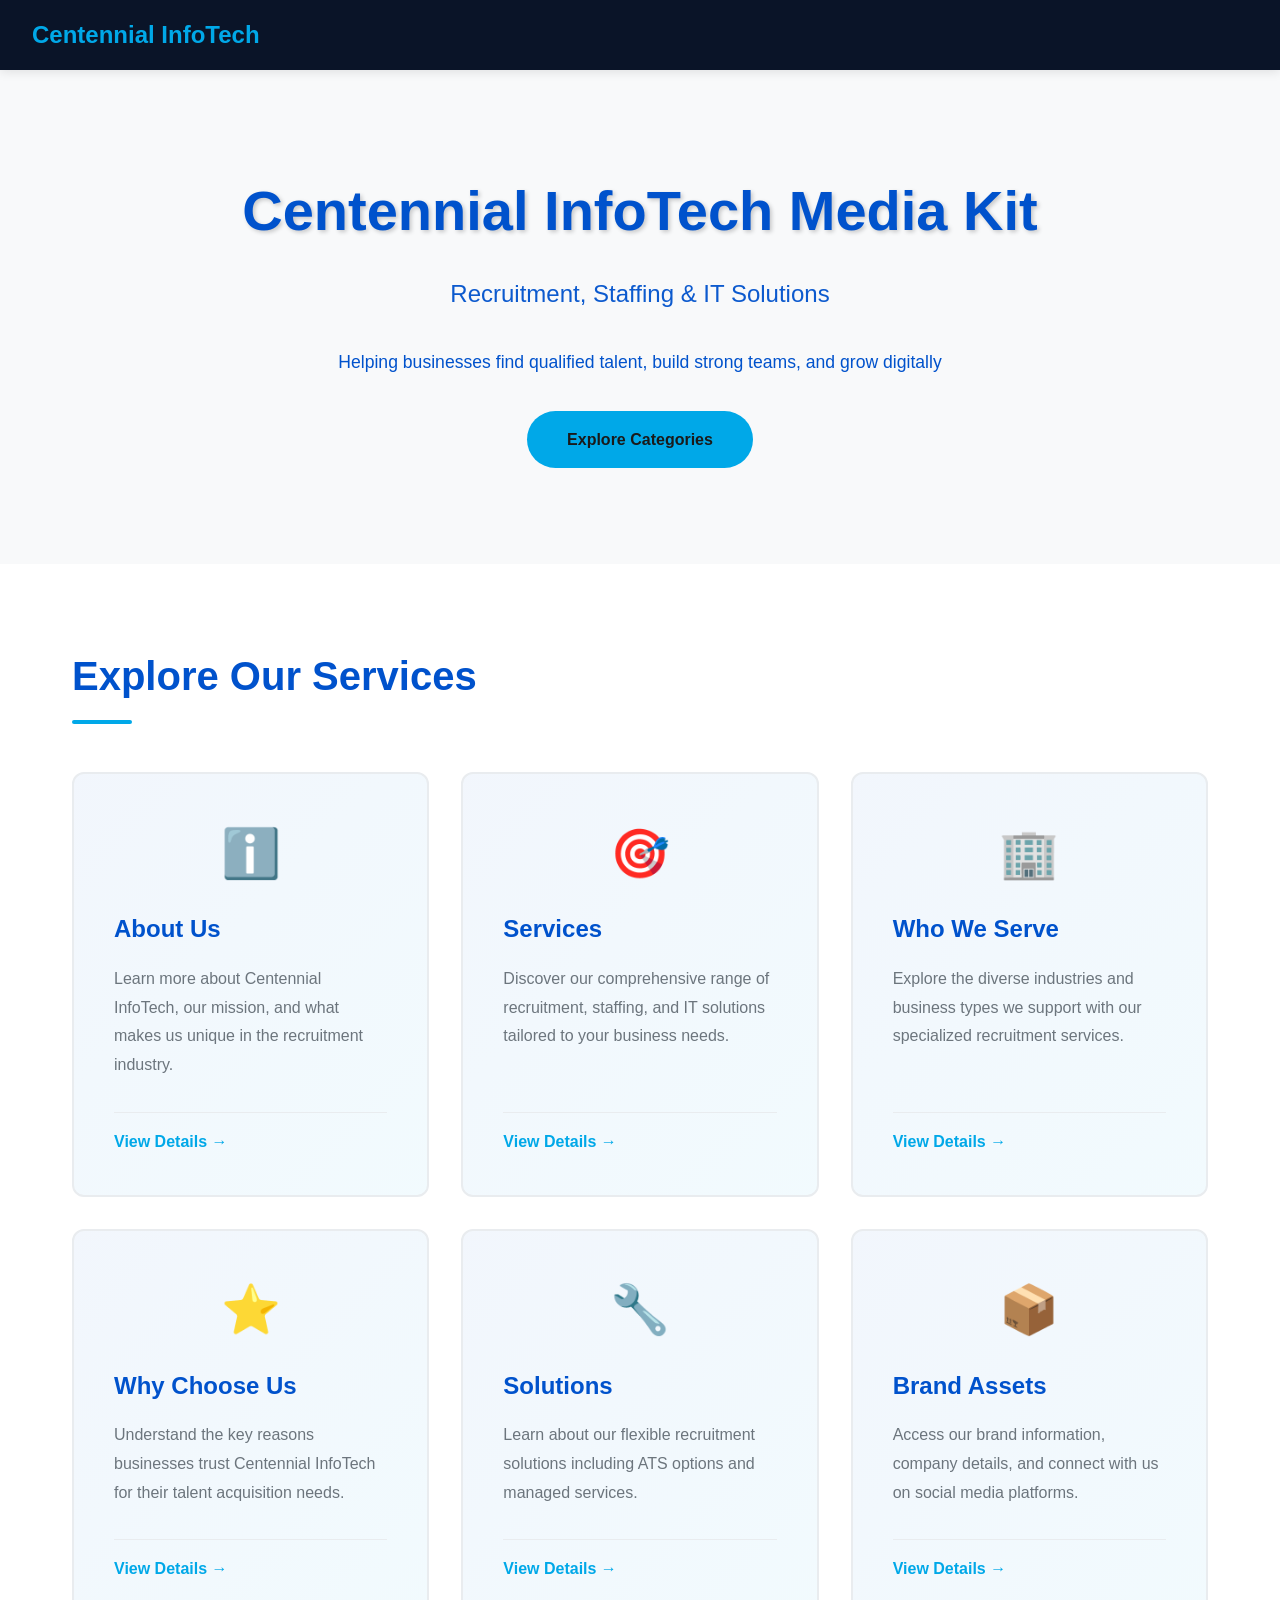
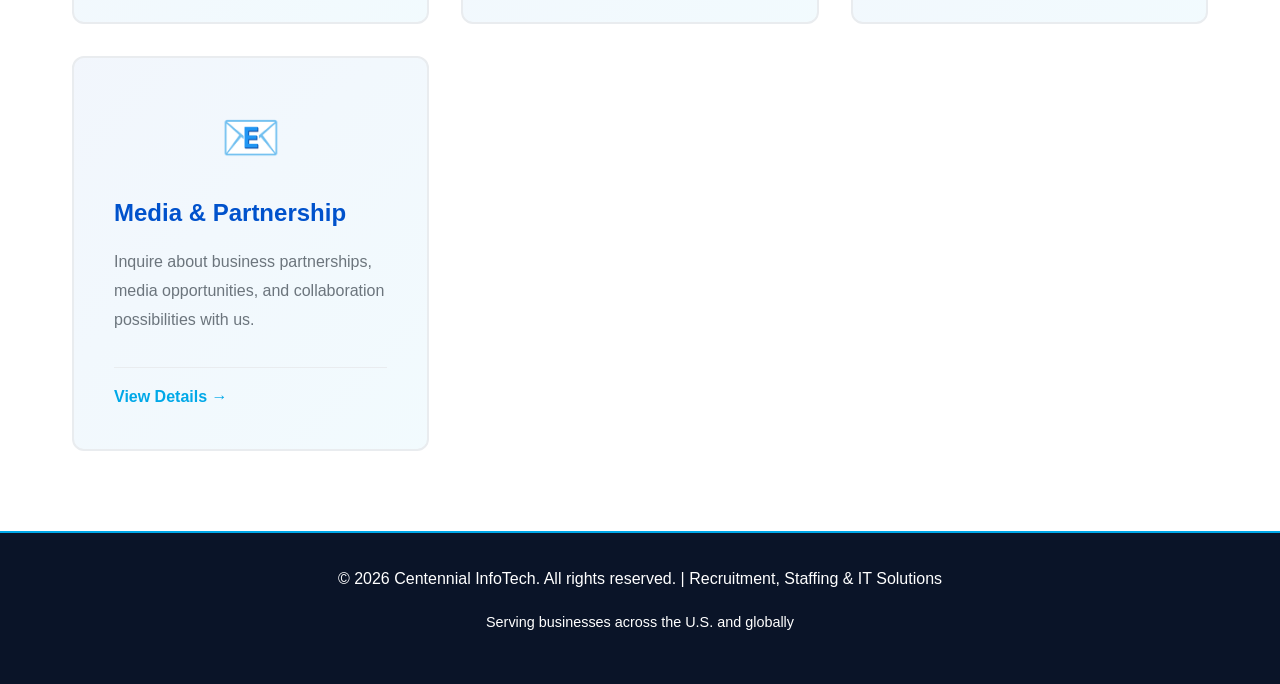
==== index.html @ af427784 "final" ====
<!DOCTYPE html>
<html lang="en">

<head>
    <meta charset="UTF-8">
    <meta name="viewport" content="width=device-width, initial-scale=1.0">
    <title>Centennial InfoTech - Media Kit</title>
    <link rel="stylesheet" href="./css/index.css">
</head>

<body>
    <!-- Header & Navigation -->
    <header>
        
            <a href="#" class="logo">Centennial InfoTech</a>    </header>

    <!-- Hero Section -->
    <section class="hero">
        <h1>Centennial InfoTech Media Kit</h1>
        <p class="subtitle">Recruitment, Staffing & IT Solutions</p>
        <p style="color: var(--primary-color); margin-bottom: 2rem; font-size: 1.1rem;">
            Helping businesses find qualified talent, build strong teams, and grow digitally
        </p>
        <a href="#categories" class="cta-button">Explore Categories</a>
    </section>

    <!-- Categories Section -->
    <section id="categories" class="categories-section">
        <div class="container">
            <h2>Explore Our Services</h2>
            <div class="categories-grid">
                <div class="category-card" onclick="window.location.href='about-us.html'">
                    <div class="category-icon">ℹ️</div>
                    <h3>About Us</h3>
                    <p>Learn more about Centennial InfoTech, our mission, and what makes us unique in the recruitment
                        industry.</p>
                    <div class="explore-btn">View Details →</div>
                </div>

                <div class="category-card" onclick="window.location.href='services.html'">
                    <div class="category-icon">🎯</div>
                    <h3>Services</h3>
                    <p>Discover our comprehensive range of recruitment, staffing, and IT solutions tailored to your
                        business needs.</p>
                    <div class="explore-btn">View Details →</div>
                </div>

                <div class="category-card" onclick="window.location.href='who-we-serve.html'">
                    <div class="category-icon">🏢</div>
                    <h3>Who We Serve</h3>
                    <p>Explore the diverse industries and business types we support with our specialized recruitment
                        services.</p>
                    <div class="explore-btn">View Details →</div>
                </div>

                <div class="category-card" onclick="window.location.href='why-choose-us.html'">
                    <div class="category-icon">⭐</div>
                    <h3>Why Choose Us</h3>
                    <p>Understand the key reasons businesses trust Centennial InfoTech for their talent acquisition
                        needs.</p>
                    <div class="explore-btn">View Details →</div>
                </div>

                <div class="category-card" onclick="window.location.href='solutions.html'">
                    <div class="category-icon">🔧</div>
                    <h3>Solutions</h3>
                    <p>Learn about our flexible recruitment solutions including ATS options and managed services.</p>
                    <div class="explore-btn">View Details →</div>
                </div>

                <div class="category-card" onclick="window.location.href='brand-assets.html'">
                    <div class="category-icon">📦</div>
                    <h3>Brand Assets</h3>
                    <p>Access our brand information, company details, and connect with us on social media platforms.</p>
                    <div class="explore-btn">View Details →</div>
                </div>

                <div class="category-card" onclick="window.location.href='contact.html'">
                    <div class="category-icon">📧</div>
                    <h3>Media & Partnership</h3>
                    <p>Inquire about business partnerships, media opportunities, and collaboration possibilities with
                        us.</p>
                    <div class="explore-btn">View Details →</div>
                </div>
            </div>
        </div>
    </section>



    <!-- Footer -->
    <footer>
        <p>&copy; 2026 Centennial InfoTech. All rights reserved. | Recruitment, Staffing & IT Solutions</p>
        <p style="margin-top: 1rem; font-size: 0.9rem;">Serving businesses across the U.S. and globally</p>
    </footer>

    <script>
        // Smooth scrolling for navigation links
        document.querySelectorAll('a[href^="#"]').forEach(anchor => {
            anchor.addEventListener('click', function (e) {
                e.preventDefault();
                const target = document.querySelector(this.getAttribute('href'));
                if (target) {
                    target.scrollIntoView({behavior: 'smooth'});
                }
            });
        });

        // Expandable service cards functionality
        document.querySelectorAll('.service-card').forEach(card => {
            card.addEventListener('click', function () {
                // Close other cards
                document.querySelectorAll('.service-card').forEach(otherCard => {
                    if (otherCard !== this) {
                        otherCard.classList.remove('expanded', 'active');
                    }
                });

                // Toggle current card
                this.classList.toggle('expanded');
                this.classList.toggle('active');
            });
        });

        // Expandable solution items functionality
        document.querySelectorAll('.solution-item').forEach(item => {
            item.addEventListener('click', function () {
                // Close other items
                document.querySelectorAll('.solution-item').forEach(otherItem => {
                    if (otherItem !== this) {
                        otherItem.classList.remove('expanded', 'active');
                    }
                });

                // Toggle current item
                this.classList.toggle('expanded');
                this.classList.toggle('active');
            });
        });

        // Intersection Observer for fade-in animations
        const observerOptions = {
            threshold: 0.1,
            rootMargin: '0px 0px -50px 0px'
        };

        const observer = new IntersectionObserver((entries) => {
            entries.forEach(entry => {
                if (entry.isIntersecting) {
                    entry.target.style.animation = 'fadeInUp 0.8s ease-out forwards';
                    observer.unobserve(entry.target);
                }
            });
        }, observerOptions);

        // Observe all reason cards and industry tags
        document.querySelectorAll('.reason-card, .industry-tag').forEach(el => {
            el.style.opacity = '0';
            observer.observe(el);
        });
    </script>
</body>

</html>
---- css/index.css ----
* {
            margin: 0;
            padding: 0;
            box-sizing: border-box;
        }

        :root {
            --primary-color: #0052cc;
            --secondary-color: #00a8e8;
            --accent-color: #ffc300;
            --dark-bg: #0a1428;
            --light-bg: #f8f9fa;
            --text-dark: #1a1a1a;
            --text-light: #6c757d;
            --border-color: #e9ecef;
        }

        html {
            scroll-behavior: smooth;
        }

        body {
            font-family: -apple-system, BlinkMacSystemFont, 'Segoe UI', Roboto, 'Helvetica Neue', Arial, sans-serif;
            line-height: 1.6;
            color: var(--text-dark);
            overflow-x: hidden;
        }

        /* Header & Navigation */
        header {
            background: var(--dark-bg);
            color: white;
            padding: 1rem 0;
            position: sticky;
            top: 0;
            z-index: 1000;
            box-shadow: 0 2px 10px rgba(0, 0, 0, 0.1);
            animation: slideDown 0.6s ease-out;
        }

        .logo {
            font-size: 1.5rem;
            font-weight: 700;
            color: var(--secondary-color);
            text-decoration: none;
            margin-left: 2rem;
            transition: all 0.3s ease;
        }
        

        /* Hero Section */
        .hero {
            background: linear-gradient(135deg, var(--primary-color) 0%, var(--secondary-color) 100%);
            color: var(--primary-color);
            padding: 6rem 2rem;
            text-align: center;
            animation: fadeInUp 0.8s ease-out;
        }

        .hero h1 {
            font-size: 3.5rem;
            margin-bottom: 1rem;
            font-weight: 700;
            text-shadow: 2px 2px 4px rgba(0, 0, 0, 0.2);
        }

        .hero .subtitle {
            font-size: 1.5rem;
            margin-bottom: 2rem;
            opacity: 0.95;
            font-weight: 300;
            color:var(--primary-color);
        }

        .cta-button {
            display: inline-block;
            background: var(--secondary-color);
            color: var(--text-dark);
            padding: 1rem 2.5rem;
            border-radius: 50px;
            text-decoration: none;
            font-weight: 600;
            transition: all 0.3s ease;
            cursor: pointer;
            border: none;
            font-size: 1rem;
        }

        .cta-button:hover {
            background: var(--primary-color);
            transform: translateY(-3px);
            box-shadow: 0 10px 25px rgba(0, 0, 0, 0.2);
            color: white;
        }

        /* Container */
        .container {
            max-width: 1200px;
            margin: 0 auto;
            padding: 0 2rem;
        }

        /* Sections */
        section {
            padding: 5rem 2rem;
            animation: fadeInUp 0.8s ease-out;
        }

        section:nth-child(even) {
            background: var(--light-bg);
        }

        h2 {
            font-size: 2.5rem;
            margin-bottom: 2rem;
            color: var(--primary-color);
            position: relative;
            padding-bottom: 1rem;
        }

        h2::after {
            content: '';
            position: absolute;
            bottom: 0;
            left: 0;
            width: 60px;
            height: 4px;
            background: var(--secondary-color);
            border-radius: 2px;
        }

        h3 {
            font-size: 1.5rem;
            margin-bottom: 1rem;
            color: var(--text-dark);
        }

        p {
            color: var(--text-light);
            margin-bottom: 1rem;
            line-height: 1.8;
        }

        /* About Section */
        .categories-section {
            background: white;
            padding: 5rem 2rem;
        }

        .categories-grid {
            display: grid;
            grid-template-columns: repeat(auto-fit, minmax(320px, 1fr));
            gap: 2rem;
            margin-top: 3rem;
        }

        .category-card {
            background: linear-gradient(135deg, rgba(0, 82, 204, 0.05), rgba(0, 168, 232, 0.05));
            border: 2px solid var(--border-color);
            padding: 2.5rem;
            border-radius: 12px;
            transition: all 0.3s ease;
            cursor: pointer;
            position: relative;
            overflow: hidden;
            display: flex;
            flex-direction: column;
            gap: 1rem;
        }

        .category-card::before {
            content: '';
            position: absolute;
            top: 0;
            left: -100%;
            width: 100%;
            height: 100%;
            background: linear-gradient(90deg, transparent, rgba(255, 255, 255, 0.3), transparent);
            transition: left 0.5s ease;
        }

        .category-card:hover::before {
            left: 100%;
        }

        .category-card:hover {
            transform: translateY(-10px);
            border-color: var(--secondary-color);
            box-shadow: 0 15px 40px rgba(0, 82, 204, 0.15);
            background: linear-gradient(135deg, rgba(0, 82, 204, 0.1), rgba(0, 168, 232, 0.1));
        }

        .category-icon {
            font-size: 3rem;
            display: flex;
            align-items: center;
            justify-content: center;
            height: 80px;
            transition: transform 0.3s ease;
        }

        .category-card:hover .category-icon {
            transform: scale(1.15) rotateY(10deg);
        }

        .category-card h3 {
            color: var(--primary-color);
            font-size: 1.5rem;
            margin: 0;
        }

        .category-card p {
            color: var(--text-light);
            margin: 0;
            flex-grow: 1;
        }

        .explore-btn {
            color: var(--secondary-color);
            font-weight: 600;
            margin-top: 1rem;
            transition: all 0.3s ease;
            padding-top: 1rem;
            border-top: 1px solid var(--border-color);
        }

        .category-card:hover .explore-btn {
            color: var(--primary-color);
            transform: translateX(5px);
        }

        .about {
            background: white;
        }

        .about-content {
            display: grid;
            grid-template-columns: 1fr 1fr;
            gap: 3rem;
            align-items: center;
        }

        .about-text h3 {
            color: var(--secondary-color);
            margin-top: 1.5rem;
        }

        /* Services Section */
        .services-grid {
            display: grid;
            grid-template-columns: repeat(auto-fit, minmax(300px, 1fr));
            gap: 2rem;
            margin-top: 2rem;
        }

        .service-card {
            background: white;
            padding: 2rem;
            border-radius: 10px;
            box-shadow: 0 4px 15px rgba(0, 0, 0, 0.08);
            transition: all 0.3s ease;
            border-left: 4px solid var(--secondary-color);
            animation: slideUp 0.6s ease-out backwards;
            cursor: pointer;
            position: relative;
            overflow: hidden;
        }

        .service-card:nth-child(1) {
            animation-delay: 0.1s;
        }

        .service-card:nth-child(2) {
            animation-delay: 0.2s;
        }

        .service-card:nth-child(3) {
            animation-delay: 0.3s;
        }

        .service-card:nth-child(4) {
            animation-delay: 0.4s;
        }

        .service-card:nth-child(5) {
            animation-delay: 0.5s;
        }

        .service-card:nth-child(6) {
            animation-delay: 0.6s;
        }

        .service-card:hover {
            transform: translateY(-5px);
            box-shadow: 0 15px 35px rgba(0, 82, 204, 0.15);
            border-left-color: var(--accent-color);
        }

        .service-card h3 {
            color: var(--primary-color);
            margin-bottom: 1rem;
            display: flex;
            justify-content: space-between;
            align-items: center;
        }

        .service-card .toggle-icon {
            font-size: 1.5rem;
            transition: transform 0.3s ease;
        }

        .service-card.active .toggle-icon {
            transform: rotate(180deg);
        }

        .service-card p {
            max-height: 100px;
            overflow: hidden;
            transition: max-height 0.3s ease;
        }

        .service-card.expanded p {
            max-height: 500px;
        }

        .service-icon {
            font-size: 2.5rem;
            margin-bottom: 1rem;
            opacity: 0.8;
        }

        /* Industries Section */
        .industries {
            background: white;
        }

        .industries-grid {
            display: grid;
            grid-template-columns: repeat(auto-fit, minmax(200px, 1fr));
            gap: 1.5rem;
            margin-top: 2rem;
        }

        .industry-tag {
            background: linear-gradient(135deg, var(--primary-color), var(--secondary-color));
            color: white;
            padding: 1.5rem;
            border-radius: 8px;
            text-align: center;
            font-weight: 500;
            transition: all 0.3s ease;
            cursor: pointer;
        }

        .industry-tag:hover {
            transform: scale(1.05);
            box-shadow: 0 8px 20px rgba(0, 82, 204, 0.3);
        }

        /* Why Choose Section */
        .why-choose-content {
            display: grid;
            grid-template-columns: repeat(auto-fit, minmax(280px, 1fr));
            gap: 2rem;
            margin-top: 2rem;
        }

        .reason-card {
            background: white;
            padding: 2rem;
            border-radius: 8px;
            box-shadow: 0 4px 15px rgba(0, 0, 0, 0.08);
            transition: all 0.3s ease;
        }

        .reason-card:hover {
            transform: translateY(-8px);
            box-shadow: 0 12px 30px rgba(0, 0, 0, 0.15);
        }

        .reason-card h4 {
            color: var(--secondary-color);
            margin-bottom: 1rem;
            font-size: 1.2rem;
        }

        /* Solutions Section */
        .solutions-grid {
            display: grid;
            grid-template-columns: repeat(auto-fit, minmax(280px, 1fr));
            gap: 2rem;
            margin-top: 2rem;
        }

        .solution-item {
            background: white;
            padding: 2rem;
            border-radius: 10px;
            border-top: 3px solid var(--accent-color);
            box-shadow: 0 4px 15px rgba(0, 0, 0, 0.08);
            transition: all 0.3s ease;
            cursor: pointer;
            position: relative;
            overflow: hidden;
        }

        .solution-item:hover {
            transform: translateY(-5px);
            box-shadow: 0 15px 35px rgba(255, 195, 0, 0.15);
        }

        .solution-item h4 {
            color: var(--primary-color);
            margin-bottom: 1rem;
            font-size: 1.3rem;
            display: flex;
            justify-content: space-between;
            align-items: center;
        }

        .solution-item .toggle-icon {
            font-size: 1.2rem;
            transition: transform 0.3s ease;
        }

        .solution-item.active .toggle-icon {
            transform: rotate(180deg);
        }

        .solution-item p {
            max-height: 80px;
            overflow: hidden;
            transition: max-height 0.3s ease;
        }

        .solution-item.expanded p {
            max-height: 400px;
        }

        /* Brand Assets Section */
        .brand-assets {
            background: white;
        }

        .brand-info {
            background: var(--light-bg);
            padding: 2rem;
            border-radius: 10px;
            border-left: 4px solid var(--secondary-color);
            margin: 2rem 0;
        }

        .brand-info p {
            margin: 0.5rem 0;
        }

        .social-links {
            display: flex;
            gap: 1.5rem;
            margin-top: 1.5rem;
            flex-wrap: wrap;
        }

        .social-link {
            display: inline-block;
            width: 50px;
            height: 50px;
            border-radius: 50%;
            background: linear-gradient(135deg, var(--primary-color), var(--secondary-color));
            color: white;
            text-decoration: none;
            display: flex;
            align-items: center;
            justify-content: center;
            font-weight: 600;
            transition: all 0.3s ease;
        }

        .social-link:hover {
            transform: translateY(-5px) scale(1.1);
            box-shadow: 0 10px 25px rgba(0, 82, 204, 0.3);
        }

        /* Contact Section */
        .contact {
            background: linear-gradient(135deg, var(--primary-color) 0%, var(--secondary-color) 100%);
            color: white;
            text-align: center;
        }

        .contact h2 {
            color: white;
            margin-bottom: 2rem;
        }

        .contact h2::after {
            background: var(--accent-color);
        }

        .contact-info {
            background: rgba(255, 255, 255, 0.1);
            padding: 2rem;
            border-radius: 10px;
            margin: 2rem 0;
            backdrop-filter: blur(10px);
            border: 1px solid rgba(255, 255, 255, 0.2);
        }

        .contact-info a {
            color: var(--accent-color);
            text-decoration: none;
            font-weight: 600;
            transition: all 0.3s ease;
        }

        .contact-info a:hover {
            color: white;
            text-decoration: underline;
        }

        /* Footer */
        footer {
            background: var(--dark-bg);
            text-align: center;
            padding: 2rem;
            border-top: 2px solid var(--secondary-color);
        }

        footer p {
            color: white;
        }

        /* Animations */
        @keyframes slideDown {
            from {
                opacity: 0;
                transform: translateY(-50px);
            }

            to {
                opacity: 1;
                transform: translateY(0);
            }
        }

        @keyframes fadeInUp {
            from {
                opacity: 0;
                transform: translateY(30px);
            }

            to {
                opacity: 1;
                transform: translateY(0);
            }
        }

        @keyframes slideUp {
            from {
                opacity: 0;
                transform: translateY(40px);
            }

            to {
                opacity: 1;
                transform: translateY(0);
            }
        }

        @keyframes pulse {

            0%,
            100% {
                opacity: 1;
            }

            50% {
                opacity: 0.7;
            }
        }

        /* Responsive Design */
        @media (max-width: 768px) {
            header {
                padding: 0.85rem 0;
            }

            .logo {
                margin-left: 0;
                font-size: 1.2rem;
                text-align: center;
                display: block;
            }

            nav ul {
                gap: 1rem;
                flex-wrap: wrap;
            }

            .hero {
                padding: 4rem 1rem;
            }

            .hero h1 {
                font-size: 2.5rem;
            }

            .hero .subtitle {
                font-size: 1.2rem;
            }

            h2 {
                font-size: 2rem;
            }

            .about-content,
            .categories-grid,
            .services-grid,
            .industries-grid,
            .why-choose-content,
            .solutions-grid {
                grid-template-columns: 1fr;
            }

            .category-card,
            .service-card,
            .reason-card,
            .solution-item {
                padding: 1.5rem;
            }

            section {
                padding: 3rem 1rem;
            }

            .container {
                padding: 0 1rem;
            }
        }

        /* Scroll Animation */
        .fade-in {
            animation: fadeInUp 0.8s ease-out forwards;
            opacity: 0;
        }
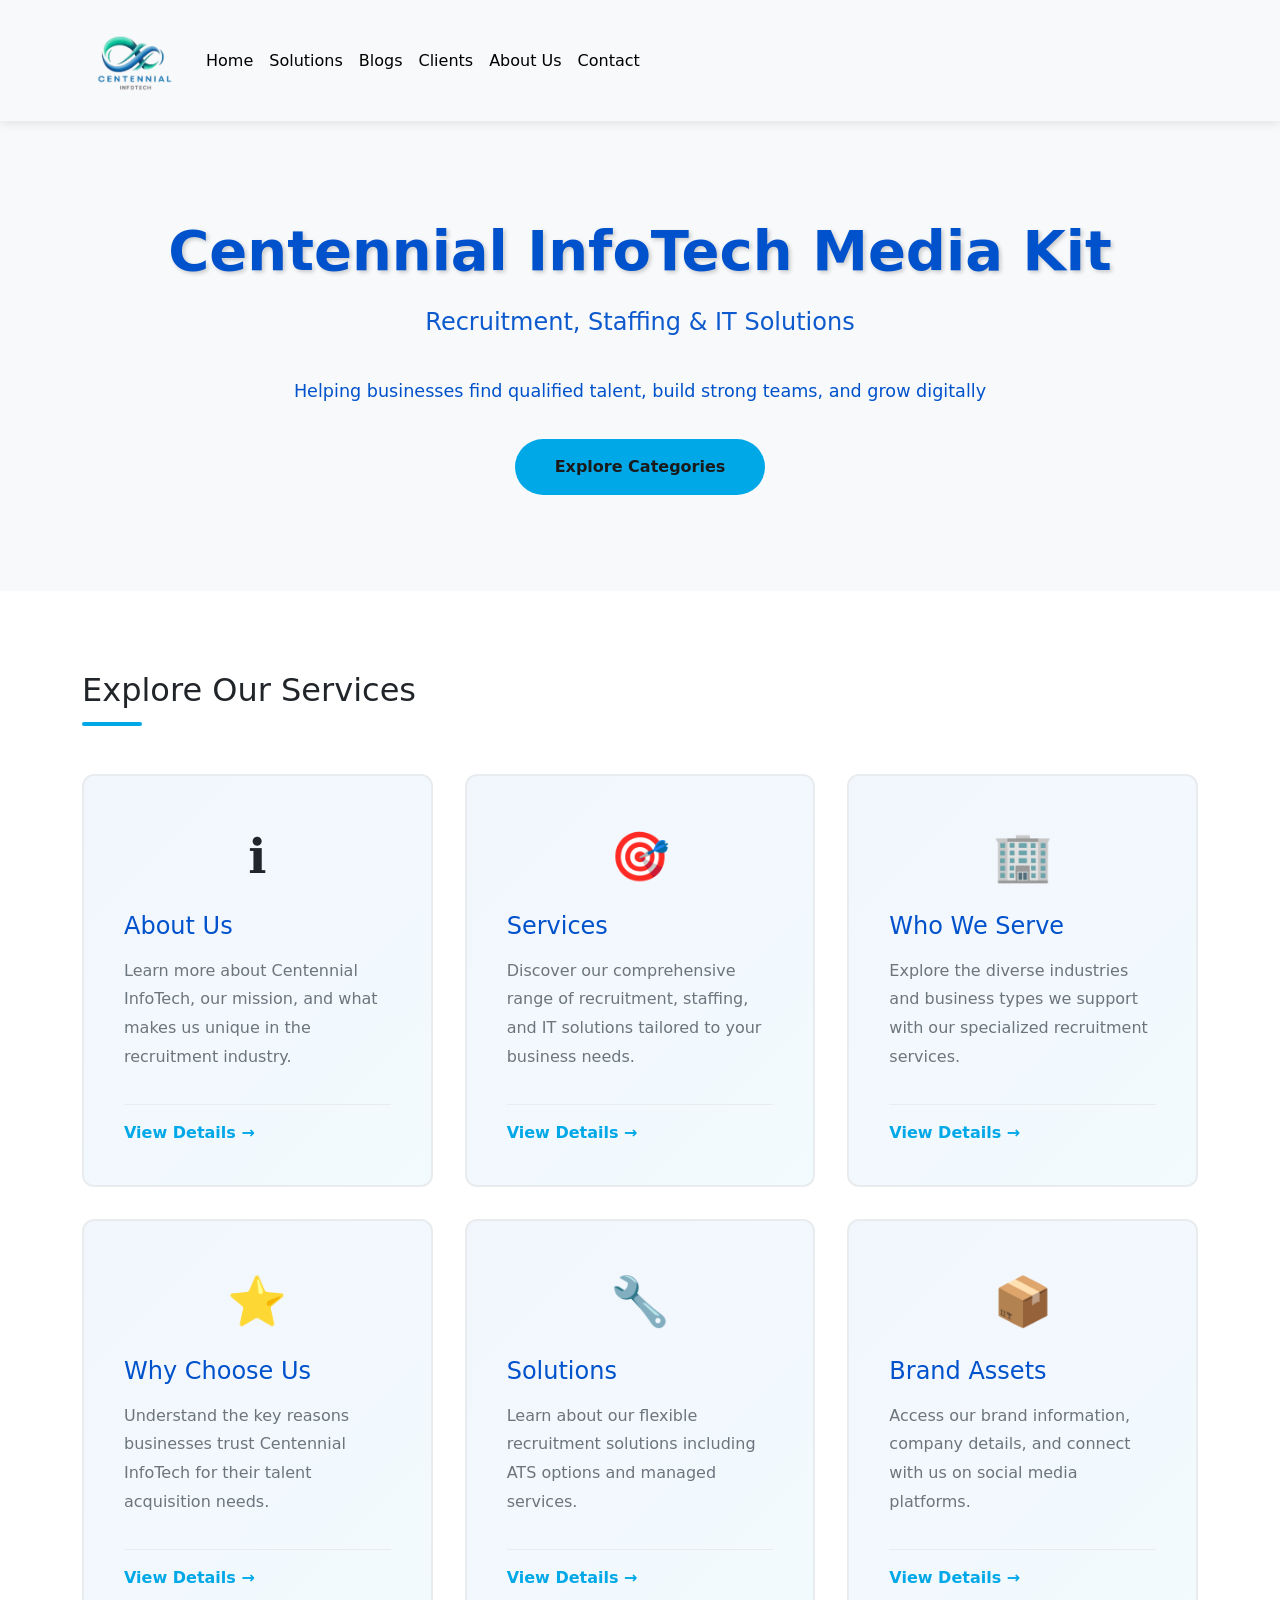
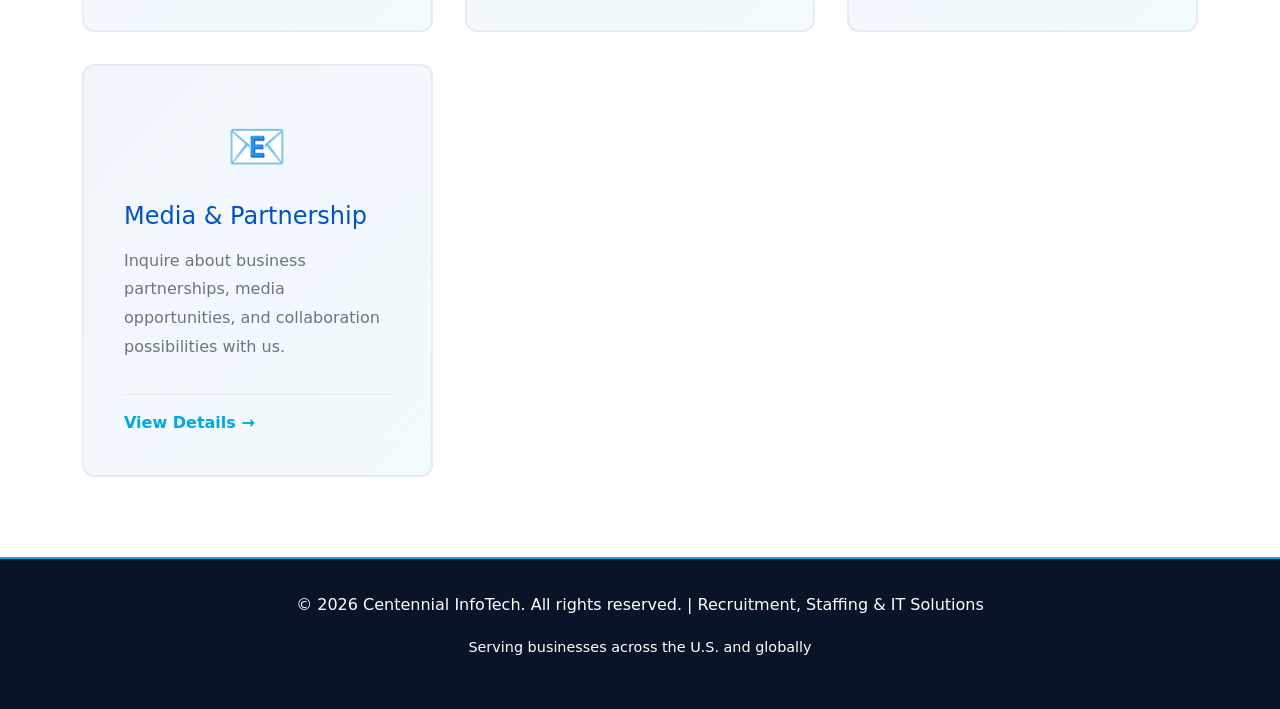
==== commit 8f94d494: "header" ====
--- a/index.html
+++ b/index.html
@@ -4,15 +4,89 @@
 <head>
     <meta charset="UTF-8">
     <meta name="viewport" content="width=device-width, initial-scale=1.0">
-    <title>Centennial InfoTech - Media Kit</title>
+    <title>Centennial InfoTech</title>
     <link rel="stylesheet" href="./css/index.css">
+    <link rel="stylesheet" href="owl.carousel.min.css" />
+
+
+    <meta charset="utf-8" />
+    <meta name="viewport" content="width=device-width, initial-scale=1.0" />
+    <meta name="description"
+        content="Innovative solutions for modern problems. Join Centennial Infotech to experience cutting-edge technology and unparalleled service." />
+    <meta name="keywords"
+        content="technology, innovation, startup, Centennial Infotech, solutions, modern problems, tech services" />
+    <meta name="author" content="Centennial Infotech" />
+    <meta property="og:title" content="Centennial Infotech - Innovative Solutions" />
+    <meta property="og:description"
+        content="Join Centennial Infotech to experience cutting-edge technology and unparalleled service." />
+    <meta property="og:image" content="https://example.com/path/to/logo.png" />
+    <meta property="og:url" content="https://centennialinfotech.com" />
+    <meta name="twitter:card" content="summary_large_image" />
+    <meta name="twitter:title" content="Centennial Infotech - Innovative Solutions" />
+    <meta name="viewport" content="width=device-width, initial-scale=1" />
+    <script src="https://ajax.googleapis.com/ajax/libs/jquery/3.7.1/jquery.min.js"></script>
+    <script src="https://maxcdn.bootstrapcdn.com/bootstrap/3.4.1/js/bootstrap.min.js"></script>
+    <link rel="icon" sizes="180x180" type="image/x-icon" href="img/favicon.png" />
+    <!-- google fonts-->
+    <link
+        href="https://fonts.googleapis.com/css2?family=Roboto:ital,wght@0,100;0,300;0,400;0,500;0,700;0,900;1,100;1,300;1,400;1,500;1,700;1,900&display=swap"
+        rel="stylesheet" />
+    <!-- font awesome link-->
+    <link href="https://cdnjs.cloudflare.com/ajax/libs/font-awesome/5.15.1/css/all.min.css" rel="stylesheet" />
+    <!-- bootstrap Stylesheets -->
+    <link href="https://cdn.jsdelivr.net/npm/bootstrap@5.1.3/dist/css/bootstrap.min.css" rel="stylesheet"
+        integrity="sha384-1BmE4kWBq78iYhFldvKuhfTAU6auU8tT94WrHftjDbrCEXSU1oBoqyl2QvZ6jIW3" crossorigin="anonymous" />
+    <script src="https://cdn.jsdelivr.net/npm/bootstrap@5.1.3/dist/js/bootstrap.bundle.min.js"
+        integrity="sha384-ka7Sk0Gln4gmtz2MlQnikT1wXgYsOg+OMhuP+IlRH9sENBO0LRn5q+8nbTov4+1p"
+        crossorigin="anonymous"></script>
+    <!-- Owl Stylesheets -->
+    <link rel="stylesheet" href="owl.carousel.min.css" />
+    <!-- javascript -->
+    <script src="https://cdnjs.cloudflare.com/ajax/libs/OwlCarousel2/2.3.4/owl.carousel.min.js"></script>
+    <script src="script.js"></script>
+    <script src="product.js"></script>
+    <!-- css-->
+    <link rel="stylesheet" href="style.css" />
 </head>
 
 <body>
     <!-- Header & Navigation -->
     <header>
         
-            <a href="#" class="logo">Centennial InfoTech</a>    </header>
+           
+             <nav class="navbar navbar-expand-sm navbar-light bg-light">
+            <div class="container">
+                <a class="navbar-brand" href=""><img src="img/logo.png" style="width: 100px;" /></a>
+                <button class="navbar-toggler " type="button" data-bs-toggle="collapse"
+                    data-bs-target="#collapsibleNavbar">
+                    <span class="navbar-toggler-icon "></span>
+                </button>
+                <div class="collapse navbar-collapse " id="collapsibleNavbar">
+                    <ul class="navbar-nav text-black">
+                        <li class="nav-item">
+                            <a class="nav-link text-black" href="index.html">Home</a>
+                        </li>
+                        <li class="nav-item">
+                            <a class="nav-link text-black" href="services.html">Solutions</a>
+                        </li>
+                        <li class="nav-item">
+                            <a class="nav-link text-black" href="blogs.html">Blogs</a>
+                        </li>
+                        <li class="nav-item">
+                            <a class="nav-link text-black" href="client.html">Clients</a>
+                        </li>
+                        <li class="nav-item">
+                            <a class="nav-link text-black" href="about-us.html">About Us</a>
+                        </li>
+                        <li class="nav-item">
+                            <a class="nav-link text-black" href="contact.html">Contact</a>
+                        </li>
+
+                    </ul>
+                </div>
+            </div>
+        </nav>  
+    </header>
 
     <!-- Hero Section -->
     <section class="hero">
--- a/css/index.css
+++ b/css/index.css
@@ -29,8 +29,8 @@
 
         /* Header & Navigation */
         header {
-            background: var(--dark-bg);
-            color: white;
+            background: var(--light-bg);
+            
             padding: 1rem 0;
             position: sticky;
             top: 0;
